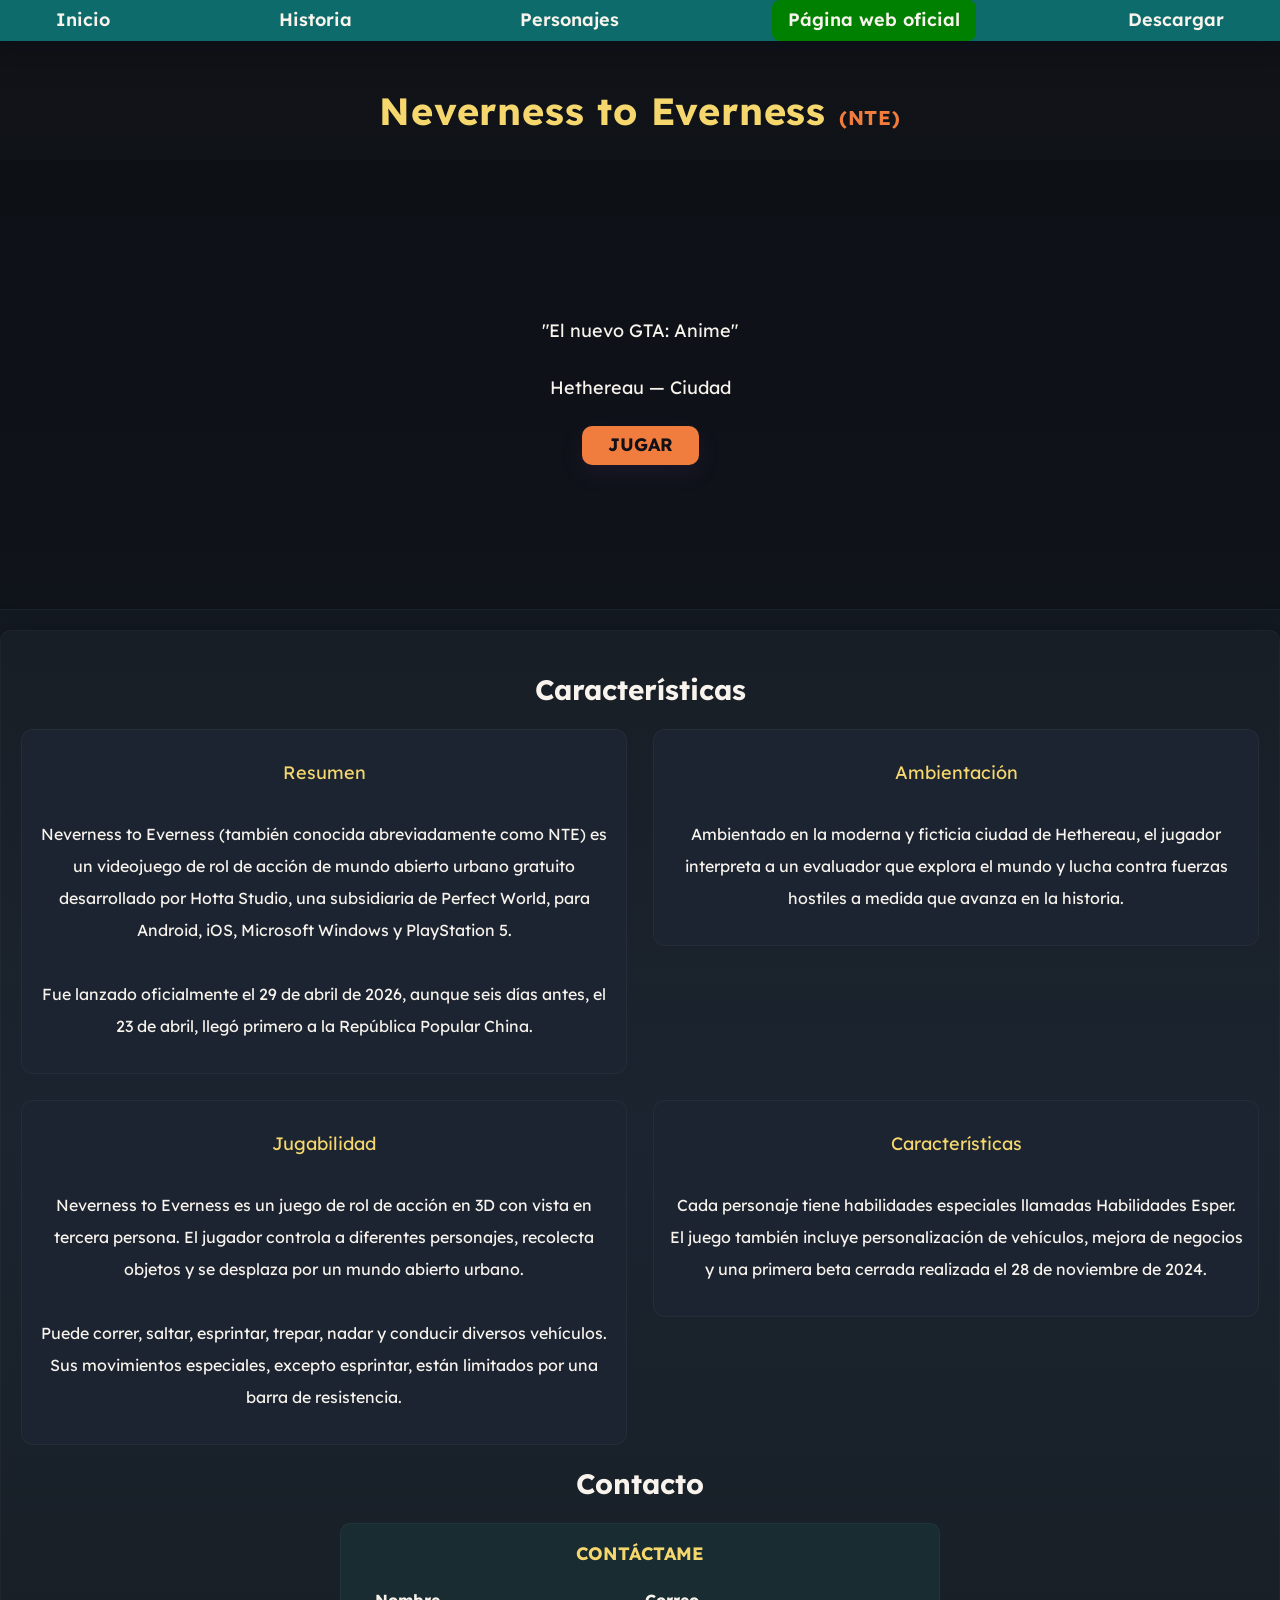
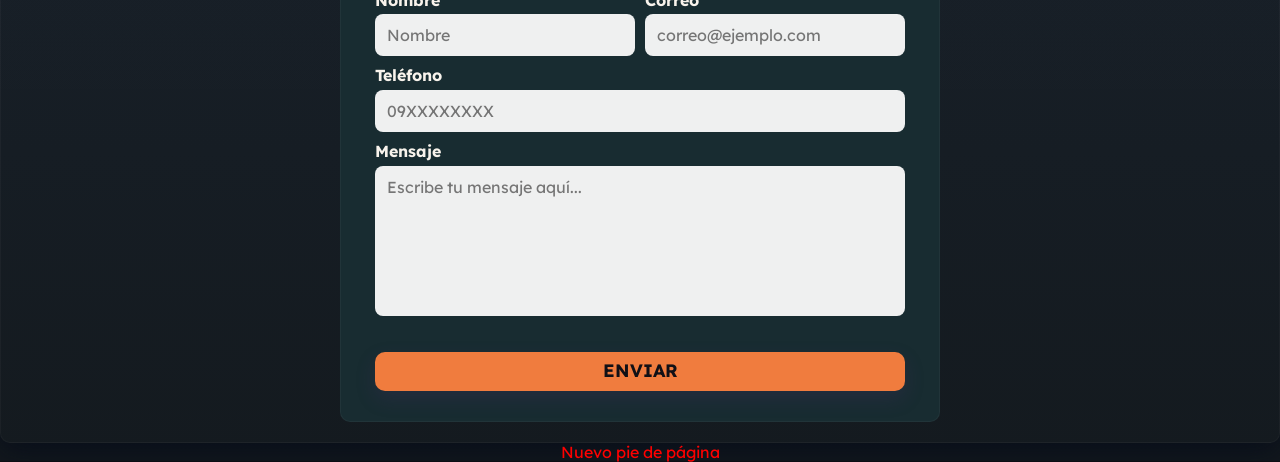
==== index.html @ 7ec99184 "v1.0.0 - Neverness to Everness (NTE)" ====
<!doctype html>
<html lang="en">
  <!-- el idioma -->
  <head>
    <meta charset="UTF-8" />
    <!-- encoding, ñ, tildes-->
    <meta name="viewport" content="width=device-width, initial-scale=1.0" />
    <!-- Navegador-->
    <title>Neverness to Everness (NTE)</title>
    <!-- Titulo de la pagina-->
    <link rel="preload" href="css/normalize.css" as="style" />
    <link rel="stylesheet" href="css/normalize.css" />
    <link rel="preconnect" href="https://fonts.googleapis.com" />
    <link rel="preconnect" href="https://fonts.gstatic.com" crossorigin />
    <link href="https://fonts.googleapis.com/css2?family=Lexend+Deca:wght@200;300;400;500;700&display=swap" rel="stylesheet">
    <link rel="preload" href="css/styles.css" as="style" />
    <link href="css/styles.css" rel="stylesheet" />
  </head>
  <body>
    <header>
      <h1 class="titulo" id="title">
        Neverness to Everness <span> (NTE) </span>
      </h1>
      <!--Utilizar un h1 por documento html-->
    </header>

    <div class="nav-bg">
      <nav class="navegacion-principal contenedor">
        <a href="index.html">Inicio</a>
        <a href="historia.html">Historia</a>
        <a href="personajes.html">Personajes</a>
        <a href="https://nte.perfectworld.com/es/" target="_blank" rel="noopener noreferrer">Página web oficial</a>
      </nav>
    </div>

    <section class="hero">
      <img src="imagenes/slide1.jpg" alt="Panorama de Hethereau 1" />
      <img src="imagenes/slide2.jpg" alt="Panorama de Hethereau 2" />
      <img src="imagenes/slide3.jpg" alt="Panorama de Hethereau 3" />
      <img src="imagenes/slide4.jpg" alt="Panorama de Hethereau 4" />
      <img src="imagenes/slide5.jpg" alt="Panorama de Hethereau 5" />
      <div class="contenido-hero">
        <p>"El nuevo GTA: Anime"</p>
        <p>Hethereau — Ciudad</p>
        <a class="boton boton-jugar-demo" href="#">Jugar</a>
      </div>
    </section>

    <main class="sombra">
      <h2>Características</h2>
      <div class="caracteristicas">
        <section class="lenguaje">
          <h3>Resumen</h3>
          <p>
            Neverness to Everness (también conocida abreviadamente como NTE) es
            un videojuego de rol de acción de mundo abierto urbano gratuito
            desarrollado por Hotta Studio, una subsidiaria de Perfect World,
            para Android, iOS, Microsoft Windows y PlayStation 5.
          </p>
          <p>
            Fue lanzado oficialmente el 29 de abril de 2026, aunque seis días
            antes, el 23 de abril, llegó primero a la República Popular China.
          </p>
        </section>
        <section class="lenguaje">
          <h3>Ambientación</h3>
          <p>
            Ambientado en la moderna y ficticia ciudad de Hethereau, el jugador
            interpreta a un evaluador que explora el mundo y lucha contra
            fuerzas hostiles a medida que avanza en la historia.
          </p>
        </section>
        <section class="lenguaje">
          <h3>Jugabilidad</h3>
          <p>
            Neverness to Everness es un juego de rol de acción en 3D con vista
            en tercera persona. El jugador controla a diferentes personajes,
            recolecta objetos y se desplaza por un mundo abierto urbano.
          </p>
          <p>
            Puede correr, saltar, esprintar, trepar, nadar y conducir diversos
            vehículos. Sus movimientos especiales, excepto esprintar, están
            limitados por una barra de resistencia.
          </p>
        </section>
        <section class="lenguaje">
          <h3>Características</h3>
          <p>
            Cada personaje tiene habilidades especiales llamadas Habilidades
            Esper. El juego también incluye personalización de vehículos,
            mejora de negocios y una primera beta cerrada realizada el 28 de
            noviembre de 2024.
          </p>
        </section>
      </div>

      <section>
        <h2>Contacto</h2>

        <form class="formulario">
          <fieldset>
            <legend>Contáctame</legend>

            <div class="contenedor-campos">
              <div class="campo">
                <label>Nombre</label>
                <input
                  class="input-text nombre"
                  id="nombre"
                  type="text"
                  placeholder="Nombre"
                />
              </div>
              <div class="campo">
                <label>Correo</label>
                <input class="input-text email" id="email" type="email" placeholder="correo@ejemplo.com" />
              </div>
              <div class="campo">
                <label>Teléfono</label>
                <input class="input-text telefono" id="telefono" type="tel" placeholder="09XXXXXXXX" />
              </div>
              <div class="campo">
                <label>Mensaje</label>
                <textarea class="input-text mensaje" id="mensaje" placeholder="Escribe tu mensaje aquí..."></textarea>
              </div>
            </div>
            <div class="enviar">
              <input
                class="boton boton-formulario"
                type="submit"
                value="Enviar"
              />
            </div>
          </fieldset>
        </form>
      </section>
    </main>
    <footer class="footer">
      <p>Todos los derechos reservados. Neverness to Everness</p>
    </footer>
    <script src="IntroduccionJS/js/scripts.js"></script>
  </body>
</html>
---- css/styles.css ----
:root {
  /*pseudoelementos para crear variables personalizadas tambien conocidos como custom properties*/
  --blanco: #f8f3ec;
  --oscuro: #111016;
  --primario: #0d6b6b; /* verde azulado */
  --primario-2: #17a7a7; /* variante más clara */
  --secundario: #f07c3e; /* naranja cálido */
  --accent: #f5d76e; /* amarillo suave */
  --gris: #757575;
  --fondo-base: #0f1115;
  --tarjeta-base: #1b2430;
  --tarjeta-formulario: #182c31;
}

:root {
  --base-font-size: 62.5%;
}

html {
  font-size: var(--base-font-size);
  box-sizing: border-box;
  scroll-snap-type: y proximity;
}
*,
*:before,
*:after {
  box-sizing: inherit;
}
body {
  font-size: 16px;
  font-family: "Lexend Deca", sans-serif; /* fuente solicitada */
  background-image: linear-gradient(180deg, var(--fondo-base) 0%, #18212c 55%, #12181d 100%);
  color: var(--blanco);
  padding-top: 6.5rem; /* espacio para la navegación fija */
}
/*1 rem = 10px*/

.titulo {
  /*no iniciar con numeros un class*/
  text-align: center;
  font-size: 3.8rem;
  color: var(--accent);
  font-family: "Lexend Deca", sans-serif;
  letter-spacing: 0.08rem;
}
.titulo span {
  font-size: 2rem;
  color: var(--secundario);
}

.contenedor {
  max-width: 120rem;
  margin-top: 0rem;
  margin-right: auto;
  margin-bottom: 0rem;
  margin-left: auto;
  /*margin: 0 auto 0 auto;    */
  /* margin: 0 auto   */
}

.nav-bg {
  background: #0d6b6b;
  -webkit-backdrop-filter: blur(6px);
  backdrop-filter: blur(6px);
  position: fixed;
  top: 0;
  left: 0;
  width: 100%;
  z-index: 1000;
  box-shadow: 0 6px 18px rgba(11,15,26,0.6);
}

.navegacion-principal {
  display: flex;
  flex-direction: column; /*Por defecto es row*/
  /*align-items: center; el justify de columns*/
}

@media (min-width: 480px) {
}

@media (min-width: 768px) {
  .navegacion-principal {
    flex-direction: row;
    justify-content: space-between;
  }
}

@media (min-width: 1140px) {
}

@media (min-width: 1400px) {
}

.navegacion-principal a {
  /*background-color: var(--primario);
  display: inline;*/
  display: block;
  text-align: center;
  padding: 1rem 1.6rem;
  color: var(--blanco);
  text-decoration: none;
  font-size: 1.8rem;
  font-weight: 600;
  border-radius: 0.8rem;
  transition: transform 180ms ease, background 220ms ease;
}

.navegacion-principal a:hover {
  transform: translateY(-3px);
  background: #f07c3e;
  color: var(--blanco);
}

.hero {
  background-image: url(../imagenes/devwebpage.png);
  background-repeat: no-repeat;
  background-size: cover;
  background-position: center center;
  height: 450px;
  padding: 20px;
  position: relative;
  overflow: hidden;
  border-bottom: 1px solid rgba(255,255,255,0.04);
}
.contenido-hero {
  position: absolute;
  /*background-color: rgba(0, 0, 0, 0.7);*/
  background-color: rgb(12 16 20 / 55%);
  width: 100%;
  height: 100%;
  bottom: 0;
  top: 0;
  right: 0;
  left: 0;

  /*alinear horizontal y vertical*/
  display: flex;
  flex-direction: column;
  align-items: center;
  justify-content: center;
}

/* Slideshow interno: usa imágenes directas dentro de .hero (si existen) */
.hero img {
  position: absolute;
  top: 0;
  left: 0;
  width: 100%;
  height: 100%;
  object-fit: cover;
  opacity: 0;
  animation: slideFade 25s infinite;
}
.hero img:nth-of-type(1) { animation-delay: 0s; }
.hero img:nth-of-type(2) { animation-delay: 5s; }
.hero img:nth-of-type(3) { animation-delay: 10s; }
.hero img:nth-of-type(4) { animation-delay: 15s; }
.hero img:nth-of-type(5) { animation-delay: 20s; }

@keyframes slideFade {
  0% { opacity: 0; }
  4% { opacity: 1; }
  20% { opacity: 1; }
  24% { opacity: 0; }
  100% { opacity: 0; }
}

.contenido-hero p {
  color: var(--blanco);
  font-size: 1.8rem;
}

h1 {
  font-size: 3.8rem;
}
h2 {
  font-size: 2.8rem;
}
h3 {
  font-size: 1.8rem;
}
h1,
h2,
h3 {
  text-align: center;
}

.boton {
  background: #f07c3e;
  color: var(--oscuro);
  padding: 0.9rem 2.6rem;
  margin-top: 1rem;
  font-size: 1.8rem;
  text-decoration: none;
  text-transform: uppercase;
  font-weight: 700;
  border-radius: 1rem;
  width: auto;
  text-align: center;
  border: none;
  box-shadow: 0 8px 20px rgba(91,42,122,0.18);
  transition: transform 200ms ease, box-shadow 200ms ease;
}

.boton:hover {
  cursor: pointer;
  transform: translateY(-4px);
  box-shadow: 0 14px 30px rgba(91,42,122,0.22);
}

@media (min-width: 480px) {
  .boton {
    width: auto;
  }
}

.sombra {
  box-shadow: 0 8px 30px rgba(2,6,23,0.6);
  background: linear-gradient(180deg, rgba(255,255,255,0.02), rgba(255,255,255,0.01));
  padding: 2rem;
  border-radius: 1rem;
  margin-top: 2rem;
  border: 1px solid rgba(255,255,255,0.03);
}

@media (min-width: 768px) {
  .caracteristicas,
  .personajes-grid {
    display: grid;
    grid-template-columns: repeat(2, minmax(26rem, 1fr));
    gap: 2.6rem;
    align-items: start;
    justify-items: center;
  }
}

.lenguaje {
  display: flex;
  flex-direction: column;
  align-items: center;
  background: var(--tarjeta-base);
  padding: 1.5rem;
  border-radius: 1.2rem;
  border: 1px solid rgba(255,255,255,0.04);
}

.lenguaje h3 {
  color: var(--accent);
  font-weight: normal;
}

.lenguaje p {
  line-height: 2;
  text-align: center;
}
.lenguaje .iconos {
  height: 8rem;
  width: 8rem;
  background: radial-gradient(circle at 30% 30%, var(--primario-2), var(--primario));
  border-radius: 50%;
  display: flex;
  flex-direction: row;
  justify-content: center;
  align-items: center;
  box-shadow: 0 10px 24px rgba(43,27,58,0.28), inset 0 -6px 18px rgba(0,0,0,0.18);
}

.tarjeta-personaje .iconos {
  width: 100%;
  max-width: 24rem;
  height: auto;
  min-height: 0;
  background: transparent;
  border-radius: 0;
  box-shadow: none;
  margin-bottom: 1.2rem;
  padding: 0;
}

.lenguaje .iconos img {
  max-width: 100%;
  max-height: 100%;
  object-fit: cover;
  border-radius: 50%;
}

.tarjeta-personaje .iconos img,
.foto-personaje {
  width: 100%;
  height: auto;
  max-height: 22rem;
  object-fit: contain;
  border-radius: 0;
  display: block;
}

.tarjeta-personaje {
  width: 100%;
  max-width: 30rem;
  padding: 1.4rem;
  background: #2a1f3b;
  text-align: center;
}

.tarjeta-personaje p {
  font-size: 1.5rem;
  line-height: 1.7;
}

.tarjeta-personaje h3 {
  font-size: 1.7rem;
}

.personajes-grid {
  margin-bottom: 2.4rem;
}

.lenguaje {
  transition: transform 200ms ease, box-shadow 200ms ease;
}
.lenguaje:hover {
  transform: translateY(-8px);
  box-shadow: 0 18px 40px rgba(2,6,23,0.45);
}

.formulario {
  background: var(--tarjeta-formulario);
  width: min(60rem, 100%); /*Utiliza el valor mas pequeño entre dos opciones*/
  margin: 0 auto;
  padding: 2rem;
  border-radius: 1rem;
  border: 1px solid rgba(255,255,255,0.04);
}
.formulario fieldset {
  border: none;
}
.formulario legend {
  text-align: center;
  font-size: 1.8rem;
  text-transform: uppercase;
  font-weight: 700;
  margin-bottom: 2rem;
  color: var(--accent);
}

.campo {
  margin-bottom: 1rem;
}
.campo textarea {
  height: 15rem;
  resize: none;
}
.campo label {
  color: var(--blanco);
  font-weight: bold;
  margin-bottom: 0.5rem;
  display: block;
}

.input-text {
  width: 100%;
  border: none;
  padding: 1.2rem;
  border-radius: 0.8rem;
  background: rgba(255,255,255,0.93);
  color: var(--oscuro);
}
.enviar .boton {
  width: 100%;
}

@media (min-width: 768px) {
  .contenedor-campos {
    display: grid;
    grid-template-columns: 1fr 1fr;
    column-gap: 1rem;
    grid-template-rows: auto auto 20rem;
  }

  .campo:nth-child(3),
  .campo:nth-child(4) {
    grid-column: 1/3;
  }
}

.footer {
  text-align: center;
  color: rgba(255,255,255,0.76);
}

.hero,
.caracteristicas,
.personajes-grid,
.navegacion-principal,
.formulario {
  scroll-snap-align: center;
  scroll-snap-stop: always;
}

.nueva-clase {
  color: red;
}
.nueva-clase2 {
  background-color: green;
}
.error {
  background-color: red;
  text-align: center;
  padding: 2rem;
  font-weight: bold;
  color: white;
  border-radius: 1rem;
}
.correcto {
  background-color: green;
  text-align: center;
  padding: 2rem;
  font-weight: bold;
  color: white;
  border-radius: 1rem;
}
---- css/styles.css ----
:root {
  /*pseudoelementos para crear variables personalizadas tambien conocidos como custom properties*/
  --blanco: #f8f3ec;
  --oscuro: #111016;
  --primario: #0d6b6b; /* verde azulado */
  --primario-2: #17a7a7; /* variante más clara */
  --secundario: #f07c3e; /* naranja cálido */
  --accent: #f5d76e; /* amarillo suave */
  --gris: #757575;
  --fondo-base: #0f1115;
  --tarjeta-base: #1b2430;
  --tarjeta-formulario: #182c31;
}

:root {
  --base-font-size: 62.5%;
}

html {
  font-size: var(--base-font-size);
  box-sizing: border-box;
  scroll-snap-type: y proximity;
}
*,
*:before,
*:after {
  box-sizing: inherit;
}
body {
  font-size: 16px;
  font-family: "Lexend Deca", sans-serif; /* fuente solicitada */
  background-image: linear-gradient(180deg, var(--fondo-base) 0%, #18212c 55%, #12181d 100%);
  color: var(--blanco);
  padding-top: 6.5rem; /* espacio para la navegación fija */
}
/*1 rem = 10px*/

.titulo {
  /*no iniciar con numeros un class*/
  text-align: center;
  font-size: 3.8rem;
  color: var(--accent);
  font-family: "Lexend Deca", sans-serif;
  letter-spacing: 0.08rem;
}
.titulo span {
  font-size: 2rem;
  color: var(--secundario);
}

.contenedor {
  max-width: 120rem;
  margin-top: 0rem;
  margin-right: auto;
  margin-bottom: 0rem;
  margin-left: auto;
  /*margin: 0 auto 0 auto;    */
  /* margin: 0 auto   */
}

.nav-bg {
  background: #0d6b6b;
  -webkit-backdrop-filter: blur(6px);
  backdrop-filter: blur(6px);
  position: fixed;
  top: 0;
  left: 0;
  width: 100%;
  z-index: 1000;
  box-shadow: 0 6px 18px rgba(11,15,26,0.6);
}

.navegacion-principal {
  display: flex;
  flex-direction: column; /*Por defecto es row*/
  /*align-items: center; el justify de columns*/
}

@media (min-width: 480px) {
}

@media (min-width: 768px) {
  .navegacion-principal {
    flex-direction: row;
    justify-content: space-between;
  }
}

@media (min-width: 1140px) {
}

@media (min-width: 1400px) {
}

.navegacion-principal a {
  /*background-color: var(--primario);
  display: inline;*/
  display: block;
  text-align: center;
  padding: 1rem 1.6rem;
  color: var(--blanco);
  text-decoration: none;
  font-size: 1.8rem;
  font-weight: 600;
  border-radius: 0.8rem;
  transition: transform 180ms ease, background 220ms ease;
}

.navegacion-principal a:hover {
  transform: translateY(-3px);
  background: #f07c3e;
  color: var(--blanco);
}

.hero {
  background-image: url(../imagenes/devwebpage.png);
  background-repeat: no-repeat;
  background-size: cover;
  background-position: center center;
  height: 450px;
  padding: 20px;
  position: relative;
  overflow: hidden;
  border-bottom: 1px solid rgba(255,255,255,0.04);
}
.contenido-hero {
  position: absolute;
  /*background-color: rgba(0, 0, 0, 0.7);*/
  background-color: rgb(12 16 20 / 55%);
  width: 100%;
  height: 100%;
  bottom: 0;
  top: 0;
  right: 0;
  left: 0;

  /*alinear horizontal y vertical*/
  display: flex;
  flex-direction: column;
  align-items: center;
  justify-content: center;
}

/* Slideshow interno: usa imágenes directas dentro de .hero (si existen) */
.hero img {
  position: absolute;
  top: 0;
  left: 0;
  width: 100%;
  height: 100%;
  object-fit: cover;
  opacity: 0;
  animation: slideFade 25s infinite;
}
.hero img:nth-of-type(1) { animation-delay: 0s; }
.hero img:nth-of-type(2) { animation-delay: 5s; }
.hero img:nth-of-type(3) { animation-delay: 10s; }
.hero img:nth-of-type(4) { animation-delay: 15s; }
.hero img:nth-of-type(5) { animation-delay: 20s; }

@keyframes slideFade {
  0% { opacity: 0; }
  4% { opacity: 1; }
  20% { opacity: 1; }
  24% { opacity: 0; }
  100% { opacity: 0; }
}

.contenido-hero p {
  color: var(--blanco);
  font-size: 1.8rem;
}

h1 {
  font-size: 3.8rem;
}
h2 {
  font-size: 2.8rem;
}
h3 {
  font-size: 1.8rem;
}
h1,
h2,
h3 {
  text-align: center;
}

.boton {
  background: #f07c3e;
  color: var(--oscuro);
  padding: 0.9rem 2.6rem;
  margin-top: 1rem;
  font-size: 1.8rem;
  text-decoration: none;
  text-transform: uppercase;
  font-weight: 700;
  border-radius: 1rem;
  width: auto;
  text-align: center;
  border: none;
  box-shadow: 0 8px 20px rgba(91,42,122,0.18);
  transition: transform 200ms ease, box-shadow 200ms ease;
}

.boton:hover {
  cursor: pointer;
  transform: translateY(-4px);
  box-shadow: 0 14px 30px rgba(91,42,122,0.22);
}

@media (min-width: 480px) {
  .boton {
    width: auto;
  }
}

.sombra {
  box-shadow: 0 8px 30px rgba(2,6,23,0.6);
  background: linear-gradient(180deg, rgba(255,255,255,0.02), rgba(255,255,255,0.01));
  padding: 2rem;
  border-radius: 1rem;
  margin-top: 2rem;
  border: 1px solid rgba(255,255,255,0.03);
}

@media (min-width: 768px) {
  .caracteristicas,
  .personajes-grid {
    display: grid;
    grid-template-columns: repeat(2, minmax(26rem, 1fr));
    gap: 2.6rem;
    align-items: start;
    justify-items: center;
  }
}

.lenguaje {
  display: flex;
  flex-direction: column;
  align-items: center;
  background: var(--tarjeta-base);
  padding: 1.5rem;
  border-radius: 1.2rem;
  border: 1px solid rgba(255,255,255,0.04);
}

.lenguaje h3 {
  color: var(--accent);
  font-weight: normal;
}

.lenguaje p {
  line-height: 2;
  text-align: center;
}
.lenguaje .iconos {
  height: 8rem;
  width: 8rem;
  background: radial-gradient(circle at 30% 30%, var(--primario-2), var(--primario));
  border-radius: 50%;
  display: flex;
  flex-direction: row;
  justify-content: center;
  align-items: center;
  box-shadow: 0 10px 24px rgba(43,27,58,0.28), inset 0 -6px 18px rgba(0,0,0,0.18);
}

.tarjeta-personaje .iconos {
  width: 100%;
  max-width: 24rem;
  height: auto;
  min-height: 0;
  background: transparent;
  border-radius: 0;
  box-shadow: none;
  margin-bottom: 1.2rem;
  padding: 0;
}

.lenguaje .iconos img {
  max-width: 100%;
  max-height: 100%;
  object-fit: cover;
  border-radius: 50%;
}

.tarjeta-personaje .iconos img,
.foto-personaje {
  width: 100%;
  height: auto;
  max-height: 22rem;
  object-fit: contain;
  border-radius: 0;
  display: block;
}

.tarjeta-personaje {
  width: 100%;
  max-width: 30rem;
  padding: 1.4rem;
  background: #2a1f3b;
  text-align: center;
}

.tarjeta-personaje p {
  font-size: 1.5rem;
  line-height: 1.7;
}

.tarjeta-personaje h3 {
  font-size: 1.7rem;
}

.personajes-grid {
  margin-bottom: 2.4rem;
}

.lenguaje {
  transition: transform 200ms ease, box-shadow 200ms ease;
}
.lenguaje:hover {
  transform: translateY(-8px);
  box-shadow: 0 18px 40px rgba(2,6,23,0.45);
}

.formulario {
  background: var(--tarjeta-formulario);
  width: min(60rem, 100%); /*Utiliza el valor mas pequeño entre dos opciones*/
  margin: 0 auto;
  padding: 2rem;
  border-radius: 1rem;
  border: 1px solid rgba(255,255,255,0.04);
}
.formulario fieldset {
  border: none;
}
.formulario legend {
  text-align: center;
  font-size: 1.8rem;
  text-transform: uppercase;
  font-weight: 700;
  margin-bottom: 2rem;
  color: var(--accent);
}

.campo {
  margin-bottom: 1rem;
}
.campo textarea {
  height: 15rem;
  resize: none;
}
.campo label {
  color: var(--blanco);
  font-weight: bold;
  margin-bottom: 0.5rem;
  display: block;
}

.input-text {
  width: 100%;
  border: none;
  padding: 1.2rem;
  border-radius: 0.8rem;
  background: rgba(255,255,255,0.93);
  color: var(--oscuro);
}
.enviar .boton {
  width: 100%;
}

@media (min-width: 768px) {
  .contenedor-campos {
    display: grid;
    grid-template-columns: 1fr 1fr;
    column-gap: 1rem;
    grid-template-rows: auto auto 20rem;
  }

  .campo:nth-child(3),
  .campo:nth-child(4) {
    grid-column: 1/3;
  }
}

.footer {
  text-align: center;
  color: rgba(255,255,255,0.76);
}

.hero,
.caracteristicas,
.personajes-grid,
.navegacion-principal,
.formulario {
  scroll-snap-align: center;
  scroll-snap-stop: always;
}

.nueva-clase {
  color: red;
}
.nueva-clase2 {
  background-color: green;
}
.error {
  background-color: red;
  text-align: center;
  padding: 2rem;
  font-weight: bold;
  color: white;
  border-radius: 1rem;
}
.correcto {
  background-color: green;
  text-align: center;
  padding: 2rem;
  font-weight: bold;
  color: white;
  border-radius: 1rem;
}
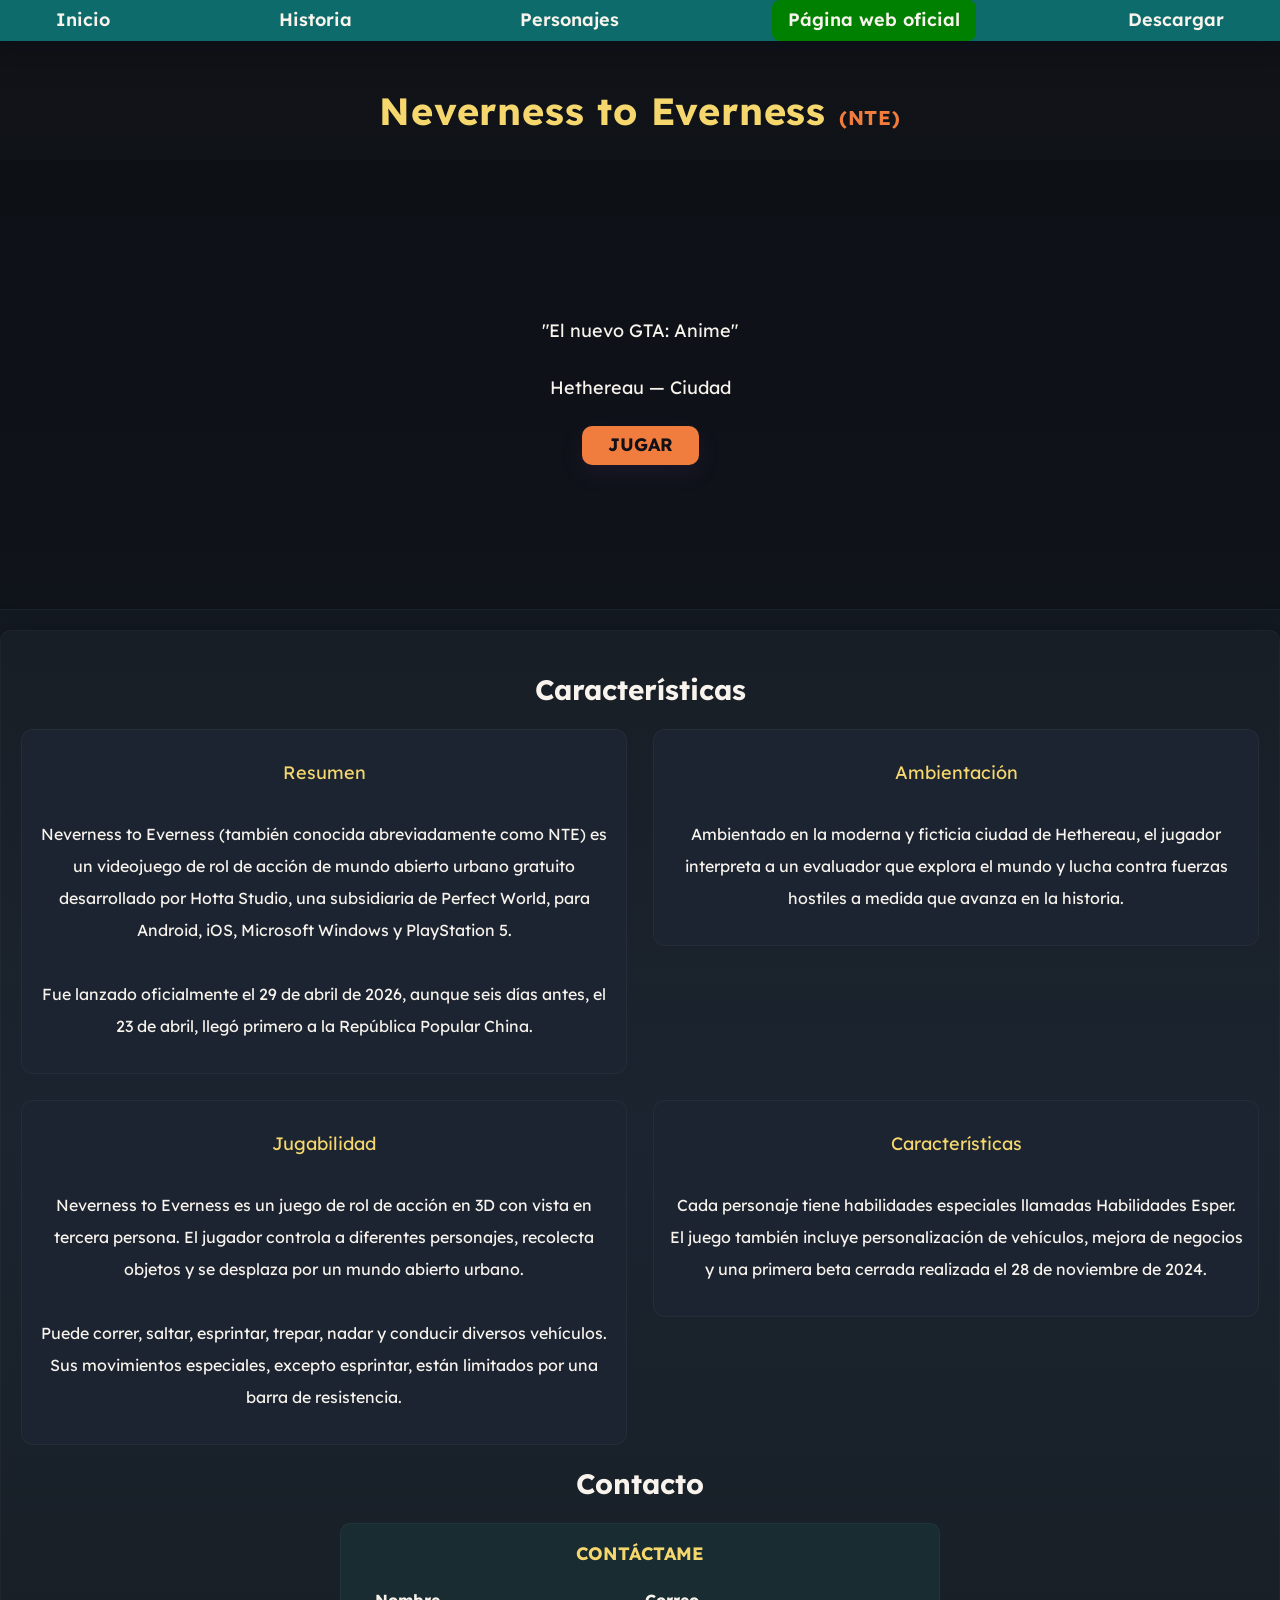
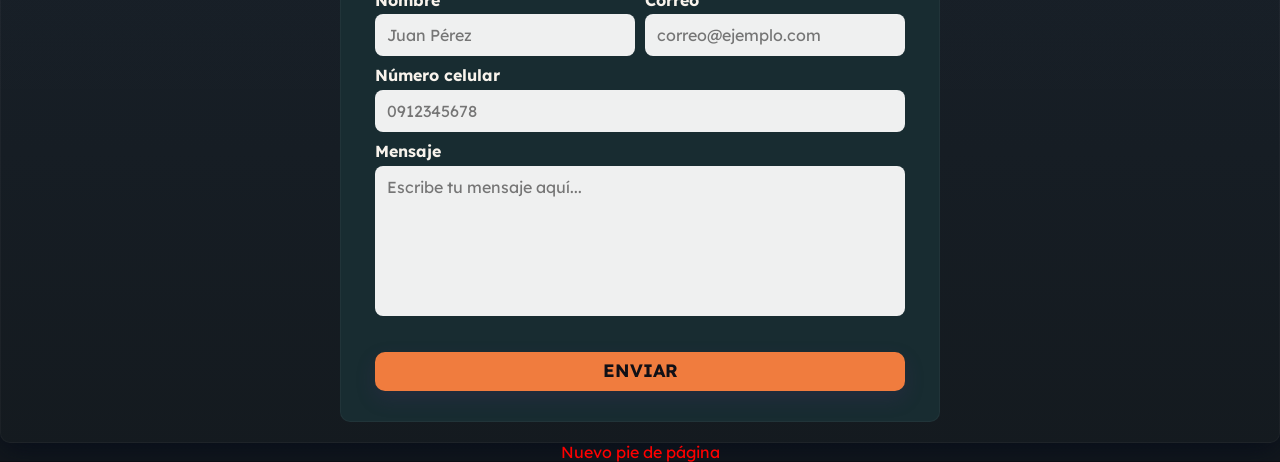
==== commit b3e6e894: "v1.0.1 - Fix funcionamiento de formulario" ====
--- a/index.html
+++ b/index.html
@@ -108,7 +108,7 @@
                   class="input-text nombre"
                   id="nombre"
                   type="text"
-                  placeholder="Nombre"
+                  placeholder="Juan Pérez"
                 />
               </div>
               <div class="campo">
@@ -116,8 +116,8 @@
                 <input class="input-text email" id="email" type="email" placeholder="correo@ejemplo.com" />
               </div>
               <div class="campo">
-                <label>Teléfono</label>
-                <input class="input-text telefono" id="telefono" type="tel" placeholder="09XXXXXXXX" />
+                <label>Número celular</label>
+                <input class="input-text telefono" id="telefono" type="tel" inputmode="numeric" maxlength="10" placeholder="0912345678" />
               </div>
               <div class="campo">
                 <label>Mensaje</label>
--- a/css/styles.css
+++ b/css/styles.css
@@ -228,7 +228,7 @@
   .caracteristicas,
   .personajes-grid {
     display: grid;
-    grid-template-columns: repeat(2, minmax(26rem, 1fr));
+    grid-template-columns: repeat(2, minmax(30rem, 1fr));
     gap: 2.6rem;
     align-items: start;
     justify-items: center;
@@ -268,7 +268,7 @@
 
 .tarjeta-personaje .iconos {
   width: 100%;
-  max-width: 24rem;
+  max-width: 28rem;
   height: auto;
   min-height: 0;
   background: transparent;
@@ -289,7 +289,7 @@
 .foto-personaje {
   width: 100%;
   height: auto;
-  max-height: 22rem;
+  max-height: 28rem;
   object-fit: contain;
   border-radius: 0;
   display: block;
@@ -297,8 +297,8 @@
 
 .tarjeta-personaje {
   width: 100%;
-  max-width: 30rem;
-  padding: 1.4rem;
+  max-width: 36rem;
+  padding: 1.8rem;
   background: #2a1f3b;
   text-align: center;
 }
--- a/css/styles.css
+++ b/css/styles.css
@@ -228,7 +228,7 @@
   .caracteristicas,
   .personajes-grid {
     display: grid;
-    grid-template-columns: repeat(2, minmax(26rem, 1fr));
+    grid-template-columns: repeat(2, minmax(30rem, 1fr));
     gap: 2.6rem;
     align-items: start;
     justify-items: center;
@@ -268,7 +268,7 @@
 
 .tarjeta-personaje .iconos {
   width: 100%;
-  max-width: 24rem;
+  max-width: 28rem;
   height: auto;
   min-height: 0;
   background: transparent;
@@ -289,7 +289,7 @@
 .foto-personaje {
   width: 100%;
   height: auto;
-  max-height: 22rem;
+  max-height: 28rem;
   object-fit: contain;
   border-radius: 0;
   display: block;
@@ -297,8 +297,8 @@
 
 .tarjeta-personaje {
   width: 100%;
-  max-width: 30rem;
-  padding: 1.4rem;
+  max-width: 36rem;
+  padding: 1.8rem;
   background: #2a1f3b;
   text-align: center;
 }
